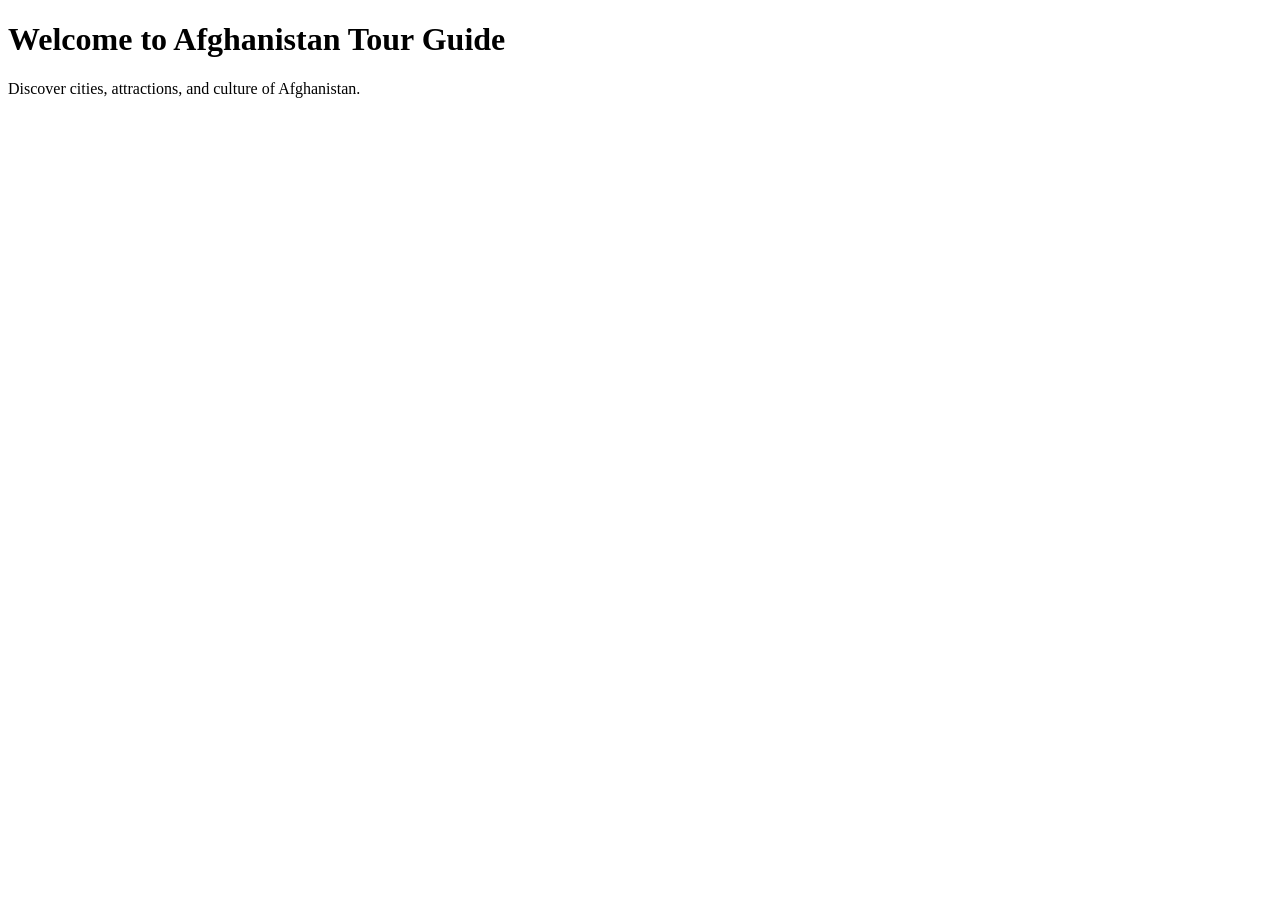
==== index.html @ b4e28edc "Create index.html" ====
<!DOCTYPE html>
<html>
<head>
  <title>Afghanistan Tour Guide</title>
  <link rel="stylesheet" href="style.css">
</head>
<body>
  <h1>Welcome to Afghanistan Tour Guide</h1>
  <p>Discover cities, attractions, and culture of Afghanistan.</p>
  <script src="script.js"></script>
</body>
</html>
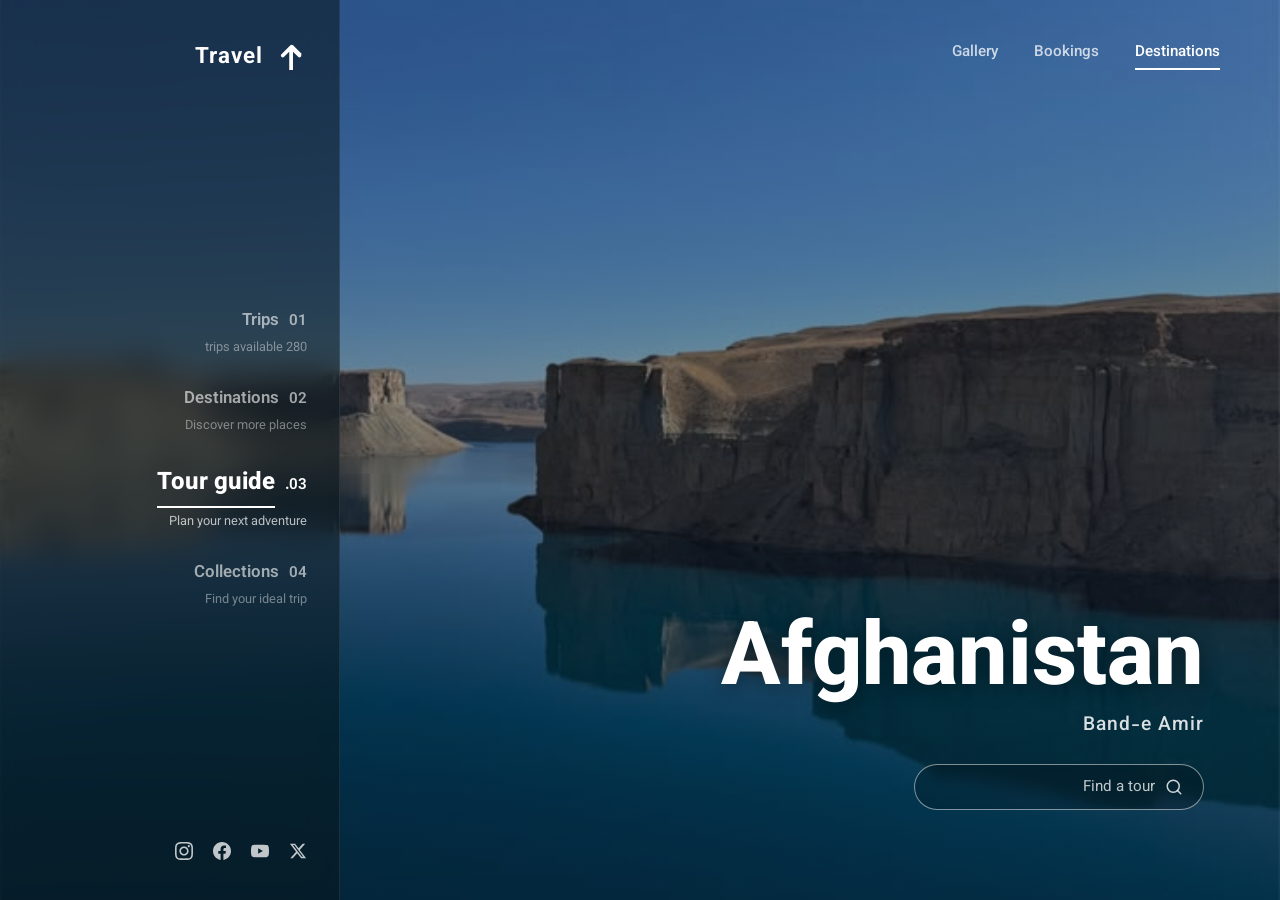
==== commit be170e92: "Create index.html" ====
--- a/index.html
+++ b/index.html
@@ -1,12 +1,520 @@
-<!DOCTYPE html>
-<html>
-<head>
-  <title>Afghanistan Tour Guide</title>
-  <link rel="stylesheet" href="style.css">
-</head>
-<body>
-  <h1>Welcome to Afghanistan Tour Guide</h1>
-  <p>Discover cities, attractions, and culture of Afghanistan.</p>
-  <script src="script.js"></script>
-</body>
+<!doctype html>
+<html lang="fa" dir="rtl">
+  <head>
+    <meta charset="UTF-8" />
+    <meta
+      name="viewport"
+      content="width=device-width, initial-scale=1, viewport-fit=cover"
+    />
+    <title>Afghanistan | Travel</title>
+    <link rel="preconnect" href="https://fonts.googleapis.com" />
+    <link rel="preconnect" href="https://fonts.gstatic.com" crossorigin />
+    <link
+      href="https://fonts.googleapis.com/css2?family=Vazirmatn:wght@400;500;600;700;800&display=swap"
+      rel="stylesheet"
+    />
+
+    <style>
+      * {
+        box-sizing: border-box;
+        margin: 0;
+        padding: 0;
+      }
+
+      html,
+      body {
+        height: 100%;
+        width: 100%;
+        font-family: "Vazirmatn", sans-serif;
+        color: #fff;
+        overflow-x: hidden;
+      }
+
+      .hero-container {
+        position: relative;
+        width: 100vw;
+        min-height: 100vh;
+        background-image: url("images/Somewhere in Afghanistan_.jpg");
+        background-color: #111;
+        background-size: cover;
+        background-position: center;
+        display: grid;
+        grid-template-columns: 1fr 340px;
+        transition: all 0.3s ease;
+      }
+
+      .hero-dark-overlay {
+        position: absolute;
+        inset: 0;
+        background: linear-gradient(
+          180deg,
+          rgba(5, 15, 20, 0.35),
+          rgba(5, 12, 18, 0.55)
+        );
+        z-index: 1;
+      }
+
+      .mobile-menu-btn {
+        display: none;
+        position: fixed;
+        top: 20px;
+        left: 20px;
+        z-index: 100;
+        background: rgba(0, 0, 0, 0.4);
+        backdrop-filter: blur(10px);
+        border: 1px solid rgba(255, 255, 255, 0.2);
+        color: #fff;
+        padding: 10px;
+        border-radius: 8px;
+        cursor: pointer;
+      }
+
+      .mobile-menu-btn svg {
+        width: 24px;
+        height: 24px;
+        fill: currentColor;
+      }
+
+      .main-content {
+        grid-column: 1;
+        position: relative;
+        z-index: 2;
+        display: flex;
+        flex-direction: column;
+        justify-content: space-between;
+        padding: 40px 60px 60px 60px;
+        height: 100vh;
+      }
+
+      .top-nav {
+        display: flex;
+        justify-content: flex-start;
+        gap: 36px;
+      }
+
+      .top-nav a {
+        color: rgba(255, 255, 255, 0.75);
+        text-decoration: none;
+        font-size: 0.95rem;
+        font-weight: 500;
+        position: relative;
+        padding-bottom: 6px;
+        transition: color 0.3s;
+      }
+
+      .top-nav a:hover,
+      .top-nav a.active {
+        color: #fff;
+      }
+
+      .top-nav a.active::after {
+        content: "";
+        position: absolute;
+        bottom: 0;
+        right: 0;
+        width: 100%;
+        height: 2px;
+        background: #fff;
+      }
+
+      .hero-bottom-right {
+        align-self: flex-start;
+        text-align: right;
+        display: flex;
+        flex-direction: column;
+        align-items: flex-start;
+        margin-bottom: 30px;
+        margin-right: 2%;
+        transition: all 0.3s ease;
+      }
+
+      .location-title {
+        font-size: 5.5rem;
+        font-weight: 800;
+        line-height: 0.9;
+        margin-bottom: 8px;
+        text-shadow: 0 4px 20px rgba(0, 0, 0, 0.4);
+        transition: font-size 0.3s ease;
+      }
+
+      .location-subtitle {
+        font-size: 1.2rem;
+        font-weight: 500;
+        opacity: 0.85;
+        letter-spacing: 1px;
+        margin-bottom: 24px;
+      }
+
+      .search-box {
+        display: flex;
+        align-items: center;
+        gap: 10px;
+        border: 1.5px solid rgba(255, 255, 255, 0.5);
+        border-radius: 30px;
+        padding: 10px 20px;
+        width: 290px;
+        background: rgba(0, 0, 0, 0.2);
+        backdrop-filter: blur(8px);
+        transition: border-color 0.3s;
+      }
+
+      .search-box:focus-within {
+        border-color: #fff;
+      }
+
+      .search-box input {
+        background: transparent;
+        border: none;
+        outline: none;
+        color: #fff;
+        font-family: inherit;
+        font-size: 0.95rem;
+        width: 100%;
+      }
+
+      .search-box input::placeholder {
+        color: rgba(255, 255, 255, 0.75);
+      }
+
+      .search-icon {
+        display: flex;
+        align-items: center;
+        justify-content: center;
+        color: rgba(255, 255, 255, 0.8);
+      }
+
+      .search-icon svg {
+        width: 18px;
+        height: 18px;
+        stroke: currentColor;
+      }
+
+      .sidebar {
+        grid-column: 2;
+        position: relative;
+        z-index: 50;
+        background: rgba(10, 22, 28, 0.55);
+        backdrop-filter: blur(16px);
+        -webkit-backdrop-filter: blur(16px);
+        display: flex;
+        flex-direction: column;
+        justify-content: space-between;
+        padding: 40px 32px;
+        border-right: 1px solid rgba(255, 255, 255, 0.08);
+        transition: transform 0.4s cubic-bezier(0.4, 0, 0.2, 1);
+      }
+
+      .brand {
+        display: flex;
+        align-items: center;
+        gap: 12px;
+        font-size: 1.4rem;
+        font-weight: 700;
+        letter-spacing: 1px;
+      }
+
+      .brand svg {
+        fill: #fff;
+        width: 32px;
+        height: 32px;
+      }
+
+      .hero-list {
+        list-style: none;
+        display: flex;
+        flex-direction: column;
+        gap: 28px;
+      }
+
+      .hero-list li {
+        cursor: pointer;
+        opacity: 0.6;
+        transition: all 0.3s ease;
+      }
+
+      .hero-list li:hover {
+        opacity: 0.9;
+      }
+
+      .hero-list li.active {
+        opacity: 1;
+      }
+
+      .hero-list .n {
+        font-size: 0.95rem;
+        font-weight: 600;
+        margin-left: 6px;
+      }
+
+      .hero-list .t {
+        font-size: 1.05rem;
+        font-weight: 600;
+      }
+
+      .hero-list li.active .t {
+        font-size: 1.5rem;
+        font-weight: 800;
+        border-bottom: 2px solid #fff;
+        display: inline-block;
+        padding-bottom: 4px;
+      }
+
+      .hero-list .s {
+        font-size: 0.8rem;
+        opacity: 0.7;
+        display: block;
+        margin-top: 4px;
+      }
+
+      .socials {
+        display: flex;
+        align-items: center;
+        gap: 20px;
+      }
+
+      .socials a {
+        color: rgba(255, 255, 255, 0.75);
+        display: flex;
+        align-items: center;
+        justify-content: center;
+        transition: all 0.2s ease;
+      }
+
+      .socials a:hover {
+        color: #fff;
+        transform: translateY(-2px);
+      }
+
+      .socials svg {
+        width: 18px;
+        height: 18px;
+        fill: currentColor;
+      }
+
+      .sidebar-overlay {
+        display: none;
+        position: fixed;
+        inset: 0;
+        background: rgba(0, 0, 0, 0.6);
+        z-index: 40;
+        opacity: 0;
+        transition: opacity 0.3s ease;
+      }
+
+      @media (max-width: 1100px) {
+        .hero-container {
+          grid-template-columns: 1fr 280px;
+        }
+        .hero-bottom-right {
+          margin-right: 0;
+        }
+        .location-title {
+          font-size: 4.5rem;
+        }
+      }
+
+      @media (max-width: 850px) {
+        .hero-container {
+          grid-template-columns: 1fr;
+        }
+
+        .main-content {
+          grid-column: 1;
+          padding: 80px 30px 40px 30px;
+        }
+
+        .mobile-menu-btn {
+          display: block;
+        }
+
+        .sidebar {
+          grid-column: 1;
+          position: fixed;
+          top: 0;
+          bottom: 0;
+          left: 0;
+          width: 280px;
+          transform: translateX(-100%);
+        }
+
+        .sidebar.open {
+          transform: translateX(0);
+        }
+
+        .sidebar-overlay.active {
+          display: block;
+          opacity: 1;
+        }
+
+        .top-nav {
+          justify-content: center;
+          flex-wrap: wrap;
+          gap: 20px;
+        }
+
+        .hero-bottom-right {
+          align-self: center;
+          align-items: center;
+          text-align: center;
+          margin-bottom: 0;
+        }
+
+        .location-title {
+          font-size: 3.8rem;
+        }
+
+        .search-box {
+          width: 100%;
+          max-width: 320px;
+        }
+      }
+
+      @media (max-width: 480px) {
+        .main-content {
+          padding: 80px 20px 30px 20px;
+        }
+        .location-title {
+          font-size: 2.8rem;
+        }
+        .location-subtitle {
+          font-size: 1rem;
+          margin-bottom: 20px;
+        }
+        .top-nav {
+          gap: 15px;
+          font-size: 0.85rem;
+        }
+      }
+    </style>
+  </head>
+
+  <body>
+    <button class="mobile-menu-btn" id="menuToggle">
+      <svg viewBox="0 0 24 24">
+        <path d="M3 18h18v-2H3v2zm0-5h18v-2H3v2zm0-7v2h18V6H3z" />
+      </svg>
+    </button>
+
+    <div class="sidebar-overlay" id="sidebarOverlay"></div>
+
+    <div class="hero-container">
+      <div class="hero-dark-overlay"></div>
+
+      <main class="main-content">
+        <nav class="top-nav">
+          <a href="Home.html" class="active">Destinations</a>
+          <a href="bookings.html">Bookings</a>
+          <a href="gallery.html">Gallery</a>
+        </nav>
+
+        <div class="hero-bottom-right">
+          <h1 class="location-title">Afghanistan</h1>
+          <span class="location-subtitle">Band-e Amir</span>
+
+          <div class="search-box">
+            <span class="search-icon">
+              <svg
+                viewBox="0 0 24 24"
+                fill="none"
+                stroke-width="2"
+                stroke-linecap="round"
+                stroke-linejoin="round"
+              >
+                <circle cx="11" cy="11" r="8"></circle>
+                <line x1="21" y1="21" x2="16.65" y2="16.65"></line>
+              </svg>
+            </span>
+            <input type="text" placeholder="Find a tour" />
+          </div>
+        </div>
+      </main>
+
+      <aside class="sidebar" id="sidebar">
+        <div class="brand">
+          <svg viewBox="0 0 512 512">
+            <path
+              d="M433.2 195.1l-144-144c-11.7-11.7-30.7-11.7-42.4 0l-144 144c-11.7 11.7-11.7 30.7 0 42.4s30.7 11.7 42.4 0l82.6-82.6V448h60V154.9l82.6 82.6c11.7 11.7 30.7 11.7 42.4 0s11.7-30.7 0-42.4z"
+            />
+          </svg>
+          <span>Travel</span>
+        </div>
+
+        <ul class="hero-list" id="heroList">
+          <li data-title="Trips">
+            <span class="n">01</span> <span class="t">Trips</span>
+            <span class="s">280 trips available</span>
+          </li>
+          <li data-title="Destinations">
+            <span class="n">02</span> <span class="t">Destinations</span>
+            <span class="s">Discover more places</span>
+          </li>
+          <li class="active" data-title="Tour guide">
+            <span class="n">03.</span> <span class="t">Tour guide</span>
+            <span class="s">Plan your next adventure</span>
+          </li>
+          <li data-title="Collections">
+            <span class="n">04</span> <span class="t">Collections</span>
+            <span class="s">Find your ideal trip</span>
+          </li>
+        </ul>
+
+        <div class="socials">
+          <a href="#" title="Twitter">
+            <svg viewBox="0 0 24 24">
+              <path
+                d="M18.244 2.25h3.308l-7.227 8.26 8.502 11.24H16.17l-5.214-6.817L4.99 21.75H1.68l7.73-8.835L1.254 2.25H8.08l4.713 6.231zm-1.161 17.52h1.833L7.084 4.126H5.117z"
+              />
+            </svg>
+          </a>
+          <a href="#" title="YouTube">
+            <svg viewBox="0 0 24 24">
+              <path
+                d="M23.498 6.186a3.016 3.016 0 0 0-2.122-2.136C19.505 3.545 12 3.545 12 3.545s-7.505 0-9.377.505A3.017 3.017 0 0 0 .502 6.186C0 8.07 0 12 0 12s0 3.93.502 5.814a3.016 3.016 0 0 0 2.122 2.136c1.871.505 9.376.505 9.376.505s7.505 0 9.377-.505a3.015 3.015 0 0 0 2.122-2.136C24 15.93 24 12 24 12s0-3.93-.502-5.814zM9.545 15.568V8.432L15.818 12l-6.273 3.568z"
+              />
+            </svg>
+          </a>
+          <a href="#" title="Facebook">
+            <svg viewBox="0 0 24 24">
+              <path
+                d="M24 12.073c0-6.627-5.373-12-12-12s-12 5.373-12 12c0 5.99 4.388 10.954 10.125 11.854v-8.385H7.078v-3.47h3.047V9.43c0-3.007 1.792-4.669 4.533-4.669 1.312 0 2.686.235 2.686.235v2.953H15.83c-1.491 0-1.956.925-1.956 1.874v2.25h3.328l-.532 3.47h-2.796v8.385C19.612 23.027 24 18.062 24 12.073z"
+              />
+            </svg>
+          </a>
+          <a href="#" title="Instagram">
+            <svg viewBox="0 0 24 24">
+              <path
+                d="M12 2.163c3.204 0 3.584.012 4.85.07 3.252.148 4.771 1.691 4.919 4.919.058 1.265.069 1.645.069 4.849 0 3.205-.012 3.584-.069 4.849-.149 3.225-1.664 4.771-4.919 4.919-1.266.058-1.644.07-4.85.07-3.204 0-3.584-.012-4.849-.07-3.26-.149-4.771-1.699-4.919-4.92-.058-1.265-.07-1.644-.07-4.849 0-3.204.013-3.583.07-4.849.149-3.227 1.664-4.771 4.919-4.919 1.266-.057 1.645-.069 4.849-.069zm0-2.163c-3.259 0-3.667.014-4.947.072-4.358.2-6.78 2.618-6.98 6.98-.059 1.281-.073 1.689-.073 4.948 0 3.259.014 3.668.072 4.948.2 4.358 2.618 6.78 6.98 6.98 1.281.058 1.689.072 4.948.072 3.259 0 3.668-.014 4.948-.072 4.354-.2 6.782-2.618 6.979-6.98.059-1.28.073-1.689.073-4.948 0-3.259-.014-3.667-.072-4.947-.196-4.354-2.617-6.78-6.979-6.98-1.281-.059-1.69-.073-4.949-.073zm0 5.838c-3.403 0-6.162 2.759-6.162 6.162s2.759 6.163 6.162 6.163 6.162-2.759 6.162-6.163c0-3.403-2.759-6.162-6.162-6.162zm0 10.162c-2.209 0-4-1.79-4-4 0-2.209 1.791-4 4-4s4 1.791 4 4c0 2.21-1.791 4-4 4zm6.406-11.845c-.796 0-1.441.645-1.441 1.44s.645 1.44 1.441 1.44c.795 0 1.439-.645 1.439-1.44s-.644-1.44-1.439-1.44z"
+              />
+            </svg>
+          </a>
+        </div>
+      </aside>
+    </div>
+
+    <script>
+      const items = document.querySelectorAll("#heroList li");
+      items.forEach((li) => {
+        li.addEventListener("click", () => {
+          items.forEach((i) => i.classList.remove("active"));
+          li.classList.add("active");
+        });
+      });
+
+      const menuToggle = document.getElementById("menuToggle");
+      const sidebar = document.getElementById("sidebar");
+      const sidebarOverlay = document.getElementById("sidebarOverlay");
+
+      function toggleMenu() {
+        sidebar.classList.toggle("open");
+        sidebarOverlay.classList.toggle("active");
+      }
+
+      menuToggle.addEventListener("click", toggleMenu);
+
+      sidebarOverlay.addEventListener("click", () => {
+        sidebar.classList.remove("open");
+        sidebarOverlay.classList.remove("active");
+      });
+    </script>
+  </body>
 </html>
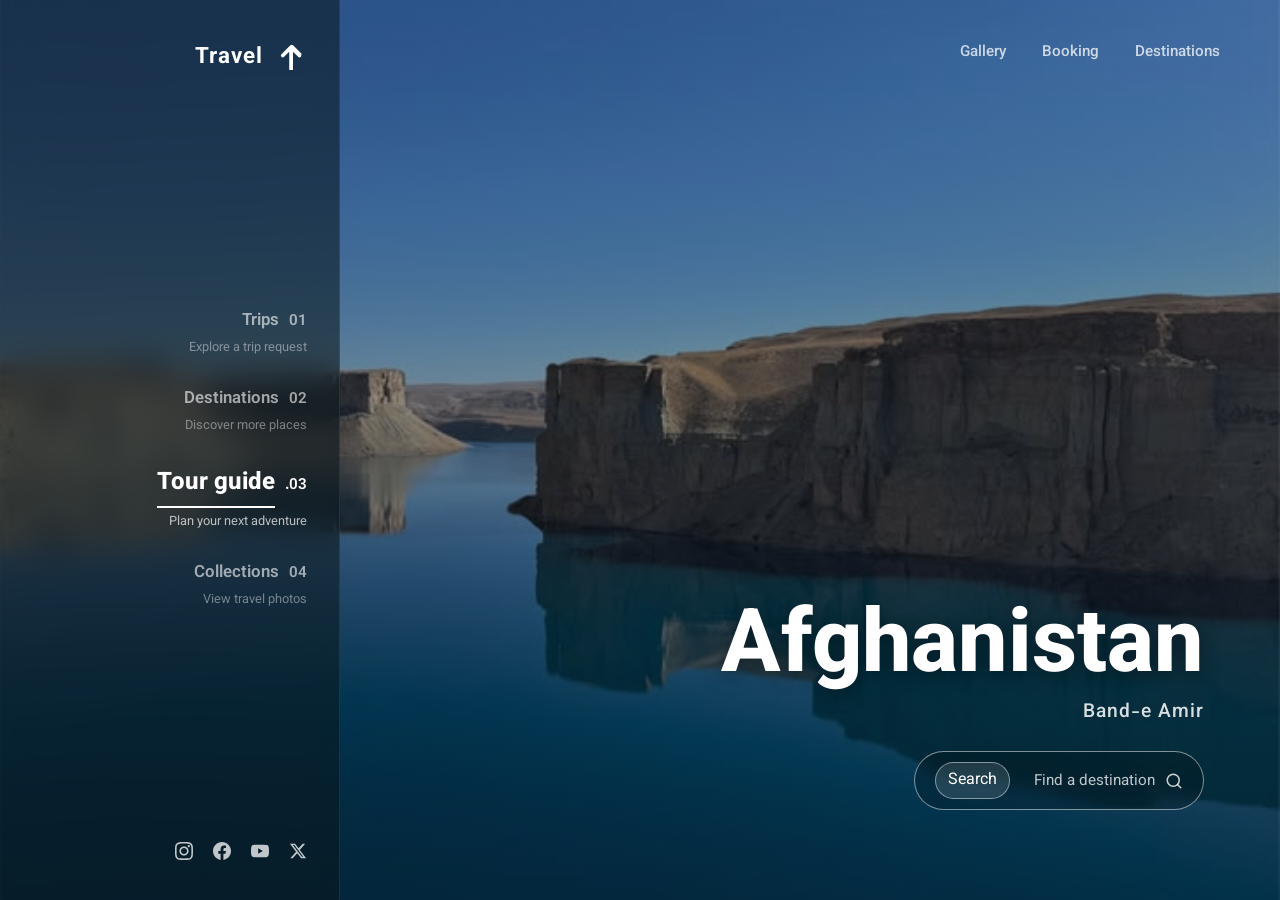
==== commit 8547c0cc: "Improve frontend JavaScript and accessibility" ====
--- a/index.html
+++ b/index.html
@@ -1,5 +1,5 @@
 <!doctype html>
-<html lang="fa" dir="rtl">
+<html lang="en" dir="rtl">
   <head>
     <meta charset="UTF-8" />
     <meta
@@ -13,6 +13,7 @@
       href="https://fonts.googleapis.com/css2?family=Vazirmatn:wght@400;500;600;700;800&display=swap"
       rel="stylesheet"
     />
+    <link rel="stylesheet" href="css/style.css" />
 
     <style>
       * {
@@ -389,7 +390,14 @@
   </head>
 
   <body>
-    <button class="mobile-menu-btn" id="menuToggle">
+    <button
+      class="mobile-menu-btn menu-toggle"
+      id="menuToggle"
+      type="button"
+      aria-controls="sidebar"
+      aria-expanded="false"
+      aria-label="Open site menu"
+    >
       <svg viewBox="0 0 24 24">
         <path d="M3 18h18v-2H3v2zm0-5h18v-2H3v2zm0-7v2h18V6H3z" />
       </svg>
@@ -401,9 +409,9 @@
       <div class="hero-dark-overlay"></div>
 
       <main class="main-content">
-        <nav class="top-nav">
-          <a href="Home.html" class="active">Destinations</a>
-          <a href="bookings.html">Bookings</a>
+        <nav class="top-nav" aria-label="Main navigation">
+          <a href="destination.html">Destinations</a>
+          <a href="bookings.html">Booking</a>
           <a href="gallery.html">Gallery</a>
         </nav>
 
@@ -411,7 +419,7 @@
           <h1 class="location-title">Afghanistan</h1>
           <span class="location-subtitle">Band-e Amir</span>
 
-          <div class="search-box">
+          <form class="search-box" id="homeSearchForm" role="search">
             <span class="search-icon">
               <svg
                 viewBox="0 0 24 24"
@@ -424,8 +432,14 @@
                 <line x1="21" y1="21" x2="16.65" y2="16.65"></line>
               </svg>
             </span>
-            <input type="text" placeholder="Find a tour" />
-          </div>
+            <input
+              type="search"
+              id="homeSearch"
+              placeholder="Find a destination"
+              aria-label="Search destinations"
+            />
+            <button class="home-search-submit" type="submit">Search</button>
+          </form>
         </div>
       </main>
 
@@ -441,20 +455,28 @@
 
         <ul class="hero-list" id="heroList">
           <li data-title="Trips">
-            <span class="n">01</span> <span class="t">Trips</span>
-            <span class="s">280 trips available</span>
+            <a href="bookings.html">
+              <span class="n">01</span> <span class="t">Trips</span>
+              <span class="s">Explore a trip request</span>
+            </a>
           </li>
           <li data-title="Destinations">
-            <span class="n">02</span> <span class="t">Destinations</span>
-            <span class="s">Discover more places</span>
+            <a href="destination.html">
+              <span class="n">02</span> <span class="t">Destinations</span>
+              <span class="s">Discover more places</span>
+            </a>
           </li>
           <li class="active" data-title="Tour guide">
-            <span class="n">03.</span> <span class="t">Tour guide</span>
-            <span class="s">Plan your next adventure</span>
+            <a href="bookings.html">
+              <span class="n">03.</span> <span class="t">Tour guide</span>
+              <span class="s">Plan your next adventure</span>
+            </a>
           </li>
           <li data-title="Collections">
-            <span class="n">04</span> <span class="t">Collections</span>
-            <span class="s">Find your ideal trip</span>
+            <a href="gallery.html">
+              <span class="n">04</span> <span class="t">Collections</span>
+              <span class="s">View travel photos</span>
+            </a>
           </li>
         </ul>
 
@@ -491,30 +513,6 @@
       </aside>
     </div>
 
-    <script>
-      const items = document.querySelectorAll("#heroList li");
-      items.forEach((li) => {
-        li.addEventListener("click", () => {
-          items.forEach((i) => i.classList.remove("active"));
-          li.classList.add("active");
-        });
-      });
-
-      const menuToggle = document.getElementById("menuToggle");
-      const sidebar = document.getElementById("sidebar");
-      const sidebarOverlay = document.getElementById("sidebarOverlay");
-
-      function toggleMenu() {
-        sidebar.classList.toggle("open");
-        sidebarOverlay.classList.toggle("active");
-      }
-
-      menuToggle.addEventListener("click", toggleMenu);
-
-      sidebarOverlay.addEventListener("click", () => {
-        sidebar.classList.remove("open");
-        sidebarOverlay.classList.remove("active");
-      });
-    </script>
+    <script src="JS/main.js" defer></script>
   </body>
-</html>+</html>
--- a/css/style.css
+++ b/css/style.css
@@ -0,0 +1,390 @@
+
+:root {
+  --ink: #12262c;
+  --cream: #f4ede0;
+  --turquoise-deep: #0f4b58;
+  --gold: #c99a3c;
+  --focus-ring: #f0bd58;
+}
+
+* {
+  box-sizing: border-box;
+}
+
+html {
+  scroll-padding-top: 1rem;
+}
+
+body {
+  padding: env(safe-area-inset-top, 0px) 0 env(safe-area-inset-bottom, 0px);
+}
+
+body.menu-open {
+  overflow: hidden;
+}
+
+a:focus-visible,
+button:focus-visible,
+input:focus-visible,
+select:focus-visible,
+textarea:focus-visible,
+[tabindex]:focus-visible {
+  outline: 3px solid var(--focus-ring);
+  outline-offset: 3px;
+}
+
+.site-header {
+  position: sticky;
+  top: 0;
+  z-index: 30;
+  display: flex;
+  align-items: center;
+  justify-content: space-between;
+  gap: 1rem;
+  padding: 14px clamp(16px, 4vw, 40px);
+  background: rgba(244, 237, 224, 0.96);
+  border-bottom: 1px solid rgba(18, 38, 44, 0.08);
+  backdrop-filter: blur(8px);
+}
+
+.site-header .brand {
+  color: var(--turquoise-deep);
+  font-size: 1.05rem;
+  font-weight: 700;
+  text-decoration: none;
+  white-space: nowrap;
+}
+
+.site-nav {
+  display: flex;
+  align-items: center;
+  gap: clamp(12px, 2.5vw, 24px);
+  font-size: 0.9rem;
+  font-weight: 500;
+}
+
+.site-nav a {
+  color: var(--ink);
+  opacity: 0.82;
+  text-decoration: none;
+  transition: opacity 0.2s ease;
+}
+
+.site-nav a:hover,
+.site-nav a[aria-current="page"] {
+  opacity: 1;
+  color: var(--turquoise-deep);
+  font-weight: 700;
+}
+
+.hero-list a {
+  display: block;
+  color: #fff;
+  text-decoration: none;
+}
+
+.home-search-submit {
+  min-height: 36px;
+  padding: 5px 12px;
+  border: 1px solid rgba(255, 255, 255, 0.45);
+  border-radius: 999px;
+  background: rgba(255, 255, 255, 0.12);
+  color: #fff;
+  font: inherit;
+  cursor: pointer;
+  white-space: nowrap;
+}
+
+.home-search-submit:hover {
+  background: rgba(255, 255, 255, 0.22);
+}
+
+.card-category {
+  margin-top: 6px !important;
+  color: var(--turquoise-deep) !important;
+  font-size: 0.78rem !important;
+  font-weight: 700;
+}
+
+.menu-toggle {
+  display: none;
+  min-width: 44px;
+  min-height: 44px;
+  align-items: center;
+  justify-content: center;
+  border: 1px solid rgba(18, 38, 44, 0.2);
+  border-radius: 10px;
+  background: var(--cream);
+  color: var(--turquoise-deep);
+  font: inherit;
+  font-size: 1.25rem;
+  cursor: pointer;
+}
+
+.page-head {
+  width: min(100% - 32px, 1100px);
+}
+
+.page-head h1,
+.page-head p,
+.card-body,
+.card-body p {
+  text-align: start !important;
+}
+
+.destination-tools {
+  display: flex;
+  flex-wrap: wrap;
+  align-items: end;
+  gap: 12px;
+  width: min(100% - 32px, 1100px);
+  margin: 24px auto 0;
+  direction: ltr;
+}
+
+.destination-tools label {
+  display: grid;
+  gap: 6px;
+  color: var(--ink);
+  font-size: 0.85rem;
+  font-weight: 600;
+}
+
+.destination-tools input,
+.destination-tools select {
+  min-height: 44px;
+  padding: 9px 12px;
+  border: 1px solid rgba(18, 38, 44, 0.2);
+  border-radius: 10px;
+  background: #fff;
+  color: var(--ink);
+  font: inherit;
+}
+
+.destination-tools input {
+  width: min(100%, 340px);
+}
+
+.results-count {
+  margin: 0 0 10px;
+  color: #42575b;
+  font-size: 0.9rem;
+}
+
+.empty-state {
+  grid-column: 1 / -1;
+  padding: 28px;
+  border: 1px dashed rgba(18, 38, 44, 0.3);
+  border-radius: 16px;
+  color: #42575b;
+  text-align: center;
+}
+
+.weather-panel {
+  width: min(100% - 32px, 1100px);
+  margin: 24px auto 0;
+  padding: 18px;
+  border: 1px solid rgba(18, 38, 44, 0.1);
+  border-radius: 16px;
+  background: rgba(255, 255, 255, 0.72);
+  direction: ltr;
+}
+
+.weather-controls {
+  display: flex;
+  flex-wrap: wrap;
+  align-items: end;
+  gap: 10px;
+}
+
+.weather-controls label {
+  display: grid;
+  gap: 6px;
+  color: var(--ink);
+  font-size: 0.85rem;
+  font-weight: 600;
+}
+
+.weather-controls select,
+.weather-controls button,
+.lightbox button {
+  min-height: 44px;
+  padding: 9px 14px;
+  border: 1px solid rgba(18, 38, 44, 0.2);
+  border-radius: 10px;
+  font: inherit;
+}
+
+.weather-controls button {
+  background: var(--turquoise-deep);
+  color: #fff;
+  cursor: pointer;
+}
+
+.weather-result {
+  min-height: 1.5em;
+  margin-top: 12px;
+  color: #42575b;
+}
+
+.weather-result[data-state="error"] {
+  color: #8a2525;
+}
+
+.card .btn {
+  text-decoration: none;
+}
+
+.gallery-grid .gwrap {
+  padding: 0;
+  border: 0;
+  color: inherit;
+  font: inherit;
+  text-align: inherit;
+}
+
+.gallery-grid .gwrap:focus-visible {
+  outline-color: var(--turquoise-deep);
+}
+
+.lightbox {
+  border: 0;
+  max-width: none;
+  max-height: none;
+  width: 100%;
+  height: 100%;
+  color: #fff;
+}
+
+dialog.lightbox[open] {
+  display: flex;
+}
+
+.lightbox::backdrop {
+  background: rgba(4, 10, 13, 0.9);
+}
+
+.lightbox-inner {
+  position: relative;
+  display: grid;
+  justify-items: center;
+  gap: 12px;
+}
+
+.lightbox-controls {
+  display: flex;
+  justify-content: center;
+  gap: 10px;
+}
+
+.lightbox button {
+  background: rgba(255, 255, 255, 0.12);
+  color: #fff;
+  cursor: pointer;
+}
+
+.lightbox-close {
+  position: absolute;
+  top: 20px;
+  right: 20px;
+}
+
+.form-notice,
+.form-feedback {
+  grid-column: 1 / -1;
+  padding: 12px 14px;
+  border-radius: 10px;
+  direction: ltr;
+  text-align: left;
+}
+
+.form-notice {
+  background: #fff6df;
+  color: #55400f;
+}
+
+.form-feedback {
+  display: none;
+  background: #e4f2ef;
+  color: var(--turquoise-deep);
+}
+
+.form-feedback.show {
+  display: block;
+}
+
+.form-feedback[data-state="error"] {
+  background: #fff0ed;
+  color: #8a2525;
+}
+
+.field-hint {
+  color: #5b6b6d;
+  font-size: 0.78rem;
+}
+
+.field-error {
+  min-height: 1.1em;
+  color: #8a2525;
+  font-size: 0.78rem;
+}
+
+@media (max-width: 680px) {
+  .site-header {
+    flex-wrap: wrap;
+  }
+
+  .menu-toggle {
+    display: inline-flex;
+  }
+
+  .site-nav {
+    display: none;
+    flex: 1 0 100%;
+    align-items: stretch;
+    flex-direction: column;
+    gap: 0;
+    padding-top: 8px;
+  }
+
+  .site-nav.is-open {
+    display: flex;
+  }
+
+  .site-nav a {
+    padding: 12px 8px;
+    border-top: 1px solid rgba(18, 38, 44, 0.08);
+  }
+
+  .destination-tools {
+    align-items: stretch;
+    flex-direction: column;
+  }
+
+  .destination-tools label,
+  .destination-tools input,
+  .destination-tools select {
+    width: 100%;
+  }
+
+  .weather-controls {
+    align-items: stretch;
+    flex-direction: column;
+  }
+
+  .weather-controls select,
+  .weather-controls button {
+    width: 100%;
+  }
+}
+
+@media (prefers-reduced-motion: reduce) {
+  *,
+  *::before,
+  *::after {
+    scroll-behavior: auto !important;
+    animation-duration: 0.01ms !important;
+    animation-iteration-count: 1 !important;
+    transition-duration: 0.01ms !important;
+  }
+}
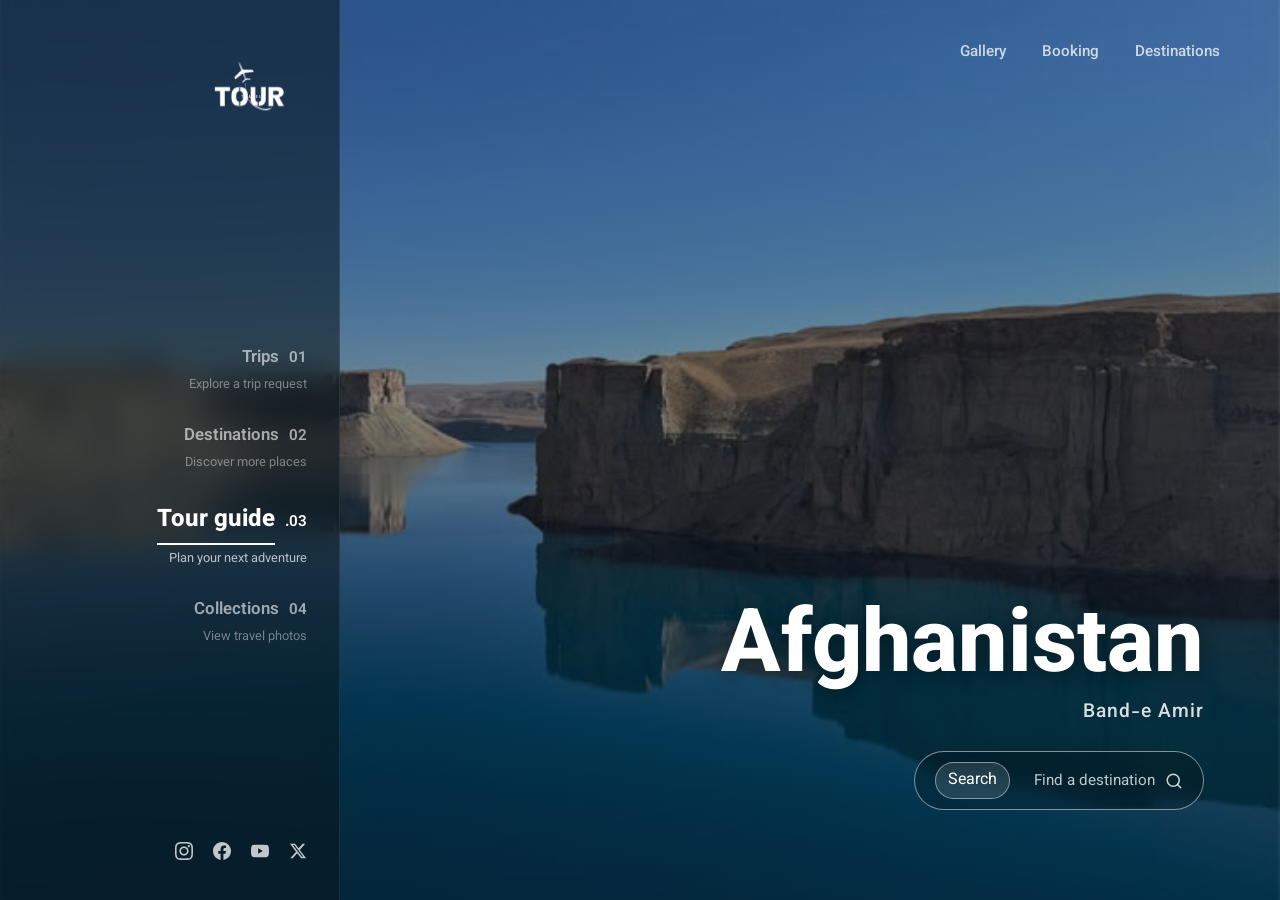
==== commit ad5de283: "Update bookings page" ====
--- a/index.html
+++ b/index.html
@@ -216,8 +216,8 @@
 
       .brand svg {
         fill: #fff;
-        width: 32px;
-        height: 32px;
+        width: 110px;
+        height:110px;
       }
 
       .hero-list {
@@ -446,11 +446,49 @@
       <aside class="sidebar" id="sidebar">
         <div class="brand">
           <svg viewBox="0 0 512 512">
-            <path
+            <!-- <path
               d="M433.2 195.1l-144-144c-11.7-11.7-30.7-11.7-42.4 0l-144 144c-11.7 11.7-11.7 30.7 0 42.4s30.7 11.7 42.4 0l82.6-82.6V448h60V154.9l82.6 82.6c11.7 11.7 30.7 11.7 42.4 0s11.7-30.7 0-42.4z"
-            />
-          </svg>
-          <span>Travel</span>
+            /> -->
+      <svg xmlns="http://www.w3.org/2000/svg" viewBox="0 0 800 800" width="100%" height="100%">
+  <defs>
+    <!-- ایجاد ماسک برای شفاف کردن فاصله‌های خالی استنسیل -->
+    <mask id="stencil-cutout">
+      <rect x="0" y="0" width="800" height="800" fill="#ffffff" />
+      <rect x="306" y="340" width="8" height="142" fill="#000000" />
+      <rect x="441" y="340" width="8" height="142" fill="#000000" />
+    </mask>
+  </defs>
+
+  <g fill="#ffffff" mask="url(#stencil-cutout)">
+    <!-- Airplane -->
+    <g transform="translate(335, 235) rotate(-22)">
+      <!-- Fuselage -->
+      <path d="M 0 -85 C 6 -55, 7 20, 0 65 C -7 20, -6 -55, 0 -85 Z" />
+      <!-- Main Wings -->
+      <path d="M 0 -22 L 72 10 L 72 26 L 0 5 L -72 26 L -72 10 Z" />
+      <!-- Tail Wings -->
+      <path d="M 0 48 L 32 62 L 32 70 L 0 58 L -32 70 L -32 62 Z" />
+    </g>
+
+    <!-- Swoosh Trail -->
+    <path d="M 352 315 C 340 370, 365 455, 425 488 C 475 515, 525 522, 545 490 C 512 514, 448 502, 398 462 C 358 422, 342 360, 355 315 Z" />
+
+    <!-- TOUR Text -->
+    <!-- T -->
+    <path d="M 130 342 H 240 V 372 H 202 V 480 H 168 V 372 H 130 Z" />
+    <!-- O -->
+    <path d="M 310 342 C 262 342, 250 370, 250 411 C 250 452, 262 480, 310 480 C 358 480, 370 452, 370 411 C 370 370, 358 342, 310 342 Z M 310 372 C 328 372, 336 388, 336 411 C 336 434, 328 450, 310 450 C 292 450, 284 434, 284 411 C 284 388, 292 372, 310 372 Z" />
+    <!-- U -->
+    <path d="M 390 342 H 424 V 430 C 424 445, 432 452, 445 452 C 458 452, 466 445, 466 430 V 342 H 500 V 430 C 500 465, 480 480, 445 480 C 410 480, 390 465, 390 430 Z" />
+    <!-- R -->
+    <path d="M 520 342 H 585 C 615 342, 630 358, 630 382 C 630 400, 618 412, 598 416 L 632 480 H 593 L 563 422 H 554 V 480 H 520 Z M 554 370 V 398 H 580 C 590 398, 596 392, 596 384 C 596 376, 590 370, 580 370 Z" />
+  </g>
+
+  <!-- TRAVEL Subtitle -->
+  <text x="400" y="425" font-family="Arial, Helvetica, sans-serif" font-size="22" font-weight="bold" fill="#ffffff" opacity="0.85" letter-spacing="12" text-anchor="middle">TRAVEL</text>
+</svg>
+<!-- 
+          <span>Travel</span> -->
         </div>
 
         <ul class="hero-list" id="heroList">
--- a/css/style.css
+++ b/css/style.css
@@ -231,6 +231,38 @@
   color: #8a2525;
 }
 
+.weather-live {
+  display: flex;
+  align-items: center;
+  gap: 12px;
+  margin-top: 4px;
+}
+
+.weather-live img {
+  width: 80px;
+  height: 80px;
+}
+
+.weather-live-place {
+  font-size: 0.82rem;
+  font-weight: 600;
+  letter-spacing: 0.04em;
+  text-transform: uppercase;
+  color: #5b6b6d;
+}
+
+.weather-live-temp {
+  font-size: 1.8rem;
+  font-weight: 800;
+  color: var(--turquoise-deep);
+  line-height: 1.1;
+}
+
+.weather-live-status {
+  margin-top: 2px;
+  font-size: 0.9rem;
+}
+
 .card .btn {
   text-decoration: none;
 }
@@ -299,8 +331,12 @@
 }
 
 .form-notice {
-  background: #fff6df;
-  color: #55400f;
+  padding: 10px 12px;
+  border: 1px solid rgba(18, 38, 44, 0.1);
+  background: #f8f5ed;
+  color: #536467;
+  font-size: 0.82rem;
+  font-weight: 500;
 }
 
 .form-feedback {
@@ -387,4 +423,186 @@
     animation-iteration-count: 1 !important;
     transition-duration: 0.01ms !important;
   }
-}+}
+
+/* Split Layout for Booking Page */
+.booking-container {
+  display: grid;
+  grid-template-columns: 1fr 1fr;
+  max-width: 1200px;
+  margin: 40px auto;
+  gap: 40px;
+  padding: 0 24px;
+}
+
+/* فراخوانی فونت مدرن و تمیز */
+@import url('https://fonts.googleapis.com/css2?family=Plus+Jakarta+Sans:wght@400;500;600;800&display=swap');
+
+.site-header {
+  display: flex;
+  align-items: center;
+  justify-content: space-between;
+  padding: 18px 48px;
+  background-color: #f3eee6; /* رنگ پس‌زمینه بژ/کرم */
+  font-family: 'Plus Jakarta Sans', sans-serif;
+  border-bottom: 1px solid rgba(18, 38, 44, 0.08);
+}
+
+/* استایل لوگوی AFGHANISTAN */
+.logo {
+  font-size: 1.1rem;
+  font-weight: 800;
+  color: #0f4b58; /* رنگ فیروزه‌ای تیره */
+  text-transform: uppercase;
+  letter-spacing: 0.35em; /* ایجاد فاصله بین حروف */
+  text-decoration: none;
+}
+
+/* استایل لینک‌های منو */
+.nav-links {
+  display: flex;
+  align-items: center;
+  gap: 32px; /* فاصله بین آیتم‌های منو */
+}
+
+.nav-links a {
+  text-decoration: none;
+  color: #527076; /* رنگ خاکستری-فیروزه‌ای غیرفعال */
+  font-size: 0.92rem;
+  font-weight: 500;
+  padding-bottom: 4px;
+  transition: color 0.2s ease;
+}
+
+.nav-links a:hover {
+  color: #0f4b58;
+}
+
+/* لینک فعال (مثل Destinations در تصویر) */
+.nav-links a.active {
+  color: #0f4b58;
+  font-weight: 600;
+  border-bottom: 2px solid #0f4b58; /* خط زیرین صفحه فعال */
+}
+/* به انتهای css/style.css اضافه کن */
+/* ===== نشان هوا (گوشه‌ی کارت و پیش‌نمایش) ===== */
+.weather-badge {
+  position: absolute;
+  top: 12px;
+  left: 12px;
+  z-index: 3;
+  display: inline-flex;
+  align-items: center;
+  gap: 6px;
+  padding: 5px 11px;
+  border-radius: 999px;
+  background: rgba(18, 38, 44, 0.55);
+  backdrop-filter: blur(8px);
+  border: 1px solid rgba(255, 255, 255, 0.18);
+  color: #fff;
+  font-size: 0.78rem;
+  line-height: 1;
+  direction: ltr;
+}
+.weather-badge[hidden] {
+  display: none;
+}
+.weather-badge strong {
+  font-weight: 700;
+}
+.weather-badge span {
+  opacity: 0.85;
+}
+
+/* ===== کل کارت مقصد قابل کلیک ===== */
+.card {
+  position: relative;
+}
+.card .btn::after {
+  content: "";
+  position: absolute;
+  inset: 0;
+  z-index: 4;
+}
+.card:focus-within {
+  outline: 3px solid var(--focus-ring);
+  outline-offset: 2px;
+}
+.card .btn:focus-visible {
+  outline: none;
+}
+
+/* ===== صفحه‌ی رزرو: فرم + پیش‌نمایش مقصد ===== */
+.booking-layout {
+  display: grid;
+  grid-template-columns: minmax(0, 1.1fr) minmax(0, 0.9fr);
+  gap: 32px;
+  align-items: start;
+  max-width: 1100px;
+  margin: 20px auto 70px;
+  padding: 0 28px;
+}
+.booking-layout .form-wrap {
+  max-width: none;
+  margin: 0;
+  padding: 0;
+}
+.destination-preview {
+  position: sticky;
+  top: 90px;
+  overflow: hidden;
+  border-radius: 20px;
+  background: #fff;
+  border: 1px solid rgba(18, 38, 44, 0.08);
+  box-shadow: 0 12px 32px rgba(18, 38, 44, 0.06);
+  direction: ltr;
+  text-align: left;
+}
+.preview-image-wrap {
+  position: relative;
+  aspect-ratio: 4 / 3;
+  background: #274e57;
+}
+.preview-image-wrap img {
+  position: absolute;
+  inset: 0;
+  width: 100%;
+  height: 100%;
+  object-fit: cover;
+}
+.preview-body {
+  padding: 20px 24px 24px;
+}
+.preview-category {
+  color: var(--turquoise-deep);
+  font-size: 0.75rem;
+  font-weight: 700;
+  letter-spacing: 0.08em;
+  text-transform: uppercase;
+}
+.preview-body h2 {
+  margin: 4px 0 6px;
+  color: var(--turquoise-deep);
+  font-size: 1.5rem;
+}
+.preview-body p:last-child {
+  color: #5b6b6d;
+  line-height: 1.5;
+}
+.confirm-msg strong {
+  display: block;
+  margin-bottom: 2px;
+}
+@media (max-width: 900px) {
+  .booking-layout {
+    grid-template-columns: 1fr;
+  }
+  .destination-preview {
+    position: static;
+    order: -1;
+  }
+}
+
+body:has(.booking-layout) .page-head {
+  max-width: 1100px;
+}
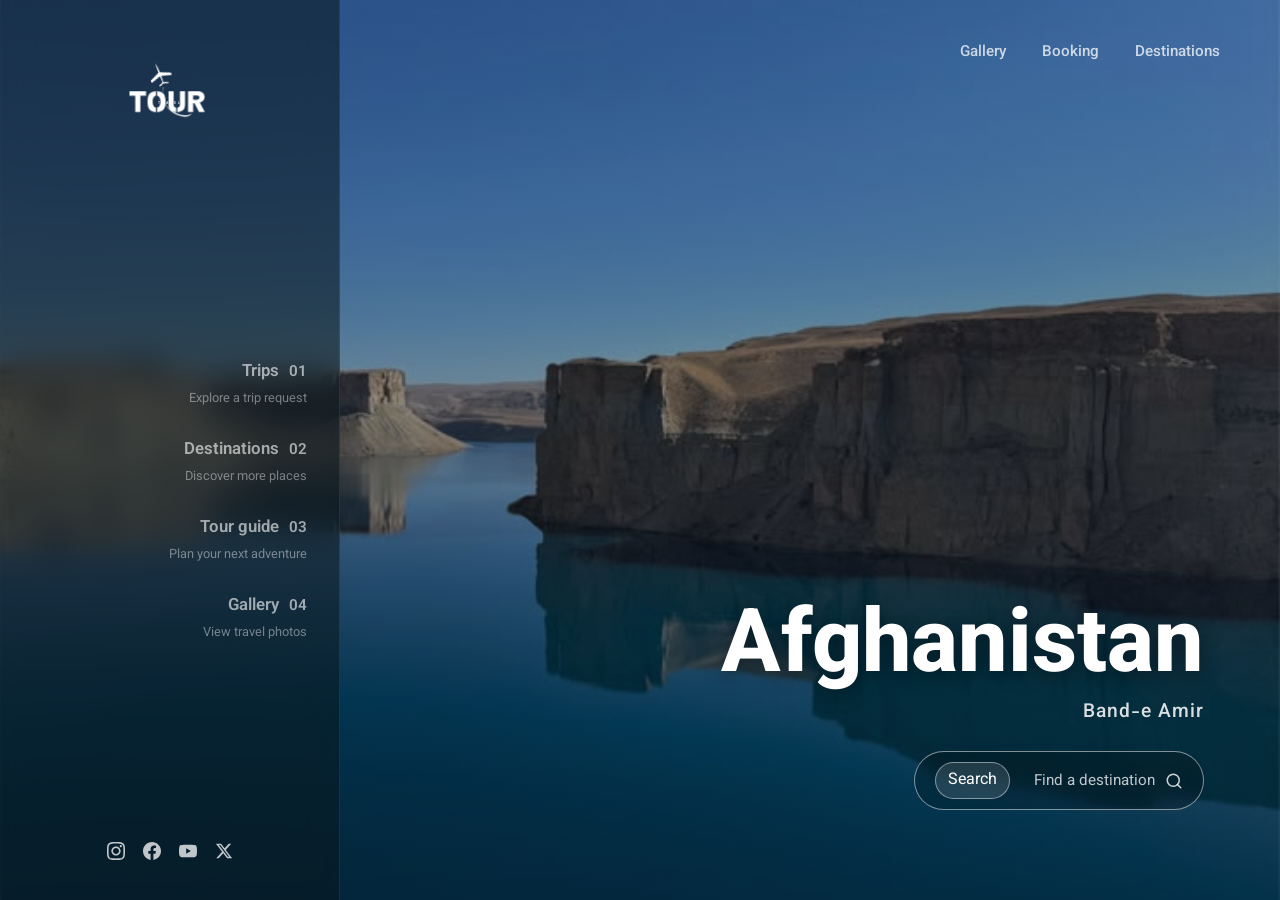
==== commit 043c2e32: "style: standardize navbar design and mobile menu across pages" ====
--- a/index.html
+++ b/index.html
@@ -76,6 +76,20 @@
         fill: currentColor;
       }
 
+      #menuToggle.mobile-menu-btn {
+        width: 46px;
+        height: 56px;
+        flex: 0 0 46px;
+        padding: 10px;
+        border-radius: 8px;
+        background: rgba(10, 22, 28, 0.7);
+      }
+
+      #menuToggle.mobile-menu-btn svg {
+        width: 24px;
+        height: 24px;
+      }
+
       .main-content {
         grid-column: 1;
         position: relative;
@@ -194,6 +208,8 @@
         grid-column: 2;
         position: relative;
         z-index: 50;
+        direction: ltr;
+        text-align: left;
         background: rgba(10, 22, 28, 0.55);
         backdrop-filter: blur(16px);
         -webkit-backdrop-filter: blur(16px);
@@ -334,7 +350,7 @@
           top: 0;
           bottom: 0;
           left: 0;
-          width: 280px;
+          width: min(360px, 85vw);
           transform: translateX(-100%);
         }
 
@@ -345,6 +361,22 @@
         .sidebar-overlay.active {
           display: block;
           opacity: 1;
+        }
+
+        .brand {
+          justify-content: center;
+          text-align: center;
+        }
+
+        .hero-list {
+          align-items: center;
+          text-align: center;
+        }
+
+        .hero-list li,
+        .hero-list a {
+          width: 100%;
+          text-align: center;
         }
 
         .top-nav {
@@ -387,6 +419,7 @@
         }
       }
     </style>
+    <link rel="stylesheet" href="css/mobile-menu.css" />
   </head>
 
   <body>
@@ -493,54 +526,54 @@
 
         <ul class="hero-list" id="heroList">
           <li data-title="Trips">
-            <a href="bookings.html">
-              <span class="n">01</span> <span class="t">Trips</span>
+            <a href="bookings.html#bookingForm">
+              <span class="t">Trips</span> <span class="n">01</span>
               <span class="s">Explore a trip request</span>
             </a>
           </li>
           <li data-title="Destinations">
             <a href="destination.html">
-              <span class="n">02</span> <span class="t">Destinations</span>
+              <span class="t">Destinations</span> <span class="n">02</span>
               <span class="s">Discover more places</span>
             </a>
           </li>
-          <li class="active" data-title="Tour guide">
+          <li data-title="Tour guide">
             <a href="bookings.html">
-              <span class="n">03.</span> <span class="t">Tour guide</span>
+              <span class="t">Tour guide</span> <span class="n">03</span>
               <span class="s">Plan your next adventure</span>
             </a>
           </li>
-          <li data-title="Collections">
+          <li data-title="Gallery">
             <a href="gallery.html">
-              <span class="n">04</span> <span class="t">Collections</span>
+              <span class="t">Gallery</span> <span class="n">04</span>
               <span class="s">View travel photos</span>
             </a>
           </li>
         </ul>
 
-        <div class="socials">
-          <a href="#" title="Twitter">
+        <div class="socials" aria-label="Social media links">
+          <a href="#" title="X" aria-label="X">
             <svg viewBox="0 0 24 24">
               <path
                 d="M18.244 2.25h3.308l-7.227 8.26 8.502 11.24H16.17l-5.214-6.817L4.99 21.75H1.68l7.73-8.835L1.254 2.25H8.08l4.713 6.231zm-1.161 17.52h1.833L7.084 4.126H5.117z"
               />
             </svg>
           </a>
-          <a href="#" title="YouTube">
+          <a href="#" title="YouTube" aria-label="YouTube">
             <svg viewBox="0 0 24 24">
               <path
                 d="M23.498 6.186a3.016 3.016 0 0 0-2.122-2.136C19.505 3.545 12 3.545 12 3.545s-7.505 0-9.377.505A3.017 3.017 0 0 0 .502 6.186C0 8.07 0 12 0 12s0 3.93.502 5.814a3.016 3.016 0 0 0 2.122 2.136c1.871.505 9.376.505 9.376.505s7.505 0 9.377-.505a3.015 3.015 0 0 0 2.122-2.136C24 15.93 24 12 24 12s0-3.93-.502-5.814zM9.545 15.568V8.432L15.818 12l-6.273 3.568z"
               />
             </svg>
           </a>
-          <a href="#" title="Facebook">
+          <a href="#" title="Facebook" aria-label="Facebook">
             <svg viewBox="0 0 24 24">
               <path
                 d="M24 12.073c0-6.627-5.373-12-12-12s-12 5.373-12 12c0 5.99 4.388 10.954 10.125 11.854v-8.385H7.078v-3.47h3.047V9.43c0-3.007 1.792-4.669 4.533-4.669 1.312 0 2.686.235 2.686.235v2.953H15.83c-1.491 0-1.956.925-1.956 1.874v2.25h3.328l-.532 3.47h-2.796v8.385C19.612 23.027 24 18.062 24 12.073z"
               />
             </svg>
           </a>
-          <a href="#" title="Instagram">
+          <a href="#" title="Instagram" aria-label="Instagram">
             <svg viewBox="0 0 24 24">
               <path
                 d="M12 2.163c3.204 0 3.584.012 4.85.07 3.252.148 4.771 1.691 4.919 4.919.058 1.265.069 1.645.069 4.849 0 3.205-.012 3.584-.069 4.849-.149 3.225-1.664 4.771-4.919 4.919-1.266.058-1.644.07-4.85.07-3.204 0-3.584-.012-4.849-.07-3.26-.149-4.771-1.699-4.919-4.92-.058-1.265-.07-1.644-.07-4.849 0-3.204.013-3.583.07-4.849.149-3.227 1.664-4.771 4.919-4.919 1.266-.057 1.645-.069 4.849-.069zm0-2.163c-3.259 0-3.667.014-4.947.072-4.358.2-6.78 2.618-6.98 6.98-.059 1.281-.073 1.689-.073 4.948 0 3.259.014 3.668.072 4.948.2 4.358 2.618 6.78 6.98 6.98 1.281.058 1.689.072 4.948.072 3.259 0 3.668-.014 4.948-.072 4.354-.2 6.782-2.618 6.979-6.98.059-1.28.073-1.689.073-4.948 0-3.259-.014-3.667-.072-4.947-.196-4.354-2.617-6.78-6.979-6.98-1.281-.059-1.69-.073-4.949-.073zm0 5.838c-3.403 0-6.162 2.759-6.162 6.162s2.759 6.163 6.162 6.163 6.162-2.759 6.162-6.163c0-3.403-2.759-6.162-6.162-6.162zm0 10.162c-2.209 0-4-1.79-4-4 0-2.209 1.791-4 4-4s4 1.791 4 4c0 2.21-1.791 4-4 4zm6.406-11.845c-.796 0-1.441.645-1.441 1.44s.645 1.44 1.441 1.44c.795 0 1.439-.645 1.439-1.44s-.644-1.44-1.439-1.44z"
--- a/css/mobile-menu.css
+++ b/css/mobile-menu.css
@@ -0,0 +1,235 @@
+.mobile-menu-btn {
+  display: none;
+  position: relative;
+  inset: auto;
+  z-index: 100;
+  width: 36px;
+  height: 36px;
+  min-width: 0 !important;
+  min-height: 0 !important;
+  flex: 0 0 36px;
+  align-items: center;
+  justify-content: center;
+  margin-left: auto;
+  padding: 6px;
+  border: 1px solid rgba(255, 255, 255, 0.2);
+  border-radius: 7px;
+  background: rgba(0, 0, 0, 0.4);
+  color: #fff;
+  font: inherit;
+  backdrop-filter: blur(10px);
+  -webkit-backdrop-filter: blur(10px);
+  cursor: pointer;
+}
+
+.mobile-menu-btn svg {
+  display: block;
+  width: 20px;
+  height: 20px;
+  fill: currentColor;
+}
+
+header > div > .mobile-menu-btn {
+  margin-left: auto;
+}
+
+.mobile-menu-overlay {
+  display: none;
+  position: fixed;
+  inset: 0;
+  z-index: 45;
+  background: rgba(0, 0, 0, 0.6);
+  opacity: 0;
+  transition: opacity 0.3s ease;
+}
+
+.mobile-menu-overlay.active {
+  display: block;
+  opacity: 1;
+}
+
+.mobile-menu-panel,
+.sidebar#sidebar {
+  direction: ltr;
+  text-align: left;
+  color: #fff;
+  font-family: "Vazirmatn", sans-serif;
+}
+
+.mobile-menu-panel {
+  display: none;
+}
+
+.mobile-menu-panel .mobile-menu-brand,
+.sidebar#sidebar .brand {
+  display: flex;
+  align-items: center;
+  justify-content: center;
+  color: #fff;
+  text-decoration: none;
+}
+
+.mobile-menu-brand img,
+.sidebar#sidebar .brand img,
+.sidebar#sidebar .brand svg {
+  display: block;
+  width: 120px;
+  height: 120px;
+  object-fit: contain;
+}
+
+.mobile-menu-list,
+.sidebar#sidebar .hero-list {
+  display: flex;
+  width: 100%;
+  flex-direction: column;
+  align-items: flex-end;
+  gap: 28px;
+  list-style: none;
+  text-align: right;
+}
+
+.mobile-menu-list li,
+.sidebar#sidebar .hero-list li {
+  width: 100%;
+  opacity: 0.6;
+  transition: opacity 0.3s ease;
+}
+
+.mobile-menu-list li:hover,
+.sidebar#sidebar .hero-list li:hover {
+  opacity: 0.9;
+}
+
+.mobile-menu-list li.active,
+.sidebar#sidebar .hero-list li.active {
+  opacity: 1;
+}
+
+.mobile-menu-list a,
+.sidebar#sidebar .hero-list a {
+  display: block;
+  width: 100%;
+  color: #fff;
+  text-align: right;
+  text-decoration: none;
+}
+
+.mobile-menu-list .number,
+.sidebar#sidebar .hero-list .n {
+  margin-left: 6px;
+  font-size: 0.95rem;
+  font-weight: 600;
+}
+
+.mobile-menu-list .title,
+.sidebar#sidebar .hero-list .t {
+  font-size: 1.05rem;
+  font-weight: 600;
+}
+
+.mobile-menu-list li.active .title,
+.sidebar#sidebar .hero-list li.active .t {
+  display: inline-block;
+  padding-bottom: 4px;
+  border-bottom: 0;
+  font-size: 1.35rem;
+  font-weight: 800;
+  text-decoration: underline;
+  text-decoration-thickness: 2px;
+  text-underline-offset: 5px;
+}
+
+.mobile-menu-list .description,
+.sidebar#sidebar .hero-list .s {
+  display: block;
+  margin-top: 4px;
+  font-size: 0.8rem;
+  opacity: 0.7;
+}
+
+.mobile-menu-socials,
+.sidebar#sidebar .socials {
+  display: flex;
+  align-items: center;
+  justify-content: center;
+  gap: 18px;
+}
+
+.sidebar#sidebar .socials {
+  flex-direction: row-reverse;
+}
+
+.mobile-menu-socials a,
+.sidebar#sidebar .socials a {
+  display: flex;
+  align-items: center;
+  justify-content: center;
+  color: rgba(255, 255, 255, 0.75);
+  transition: color 0.2s ease, transform 0.2s ease;
+}
+
+.mobile-menu-socials a:hover,
+.sidebar#sidebar .socials a:hover {
+  color: #fff;
+  transform: translateY(-2px);
+}
+
+.mobile-menu-socials svg,
+.sidebar#sidebar .socials svg {
+  width: 18px;
+  height: 18px;
+  fill: currentColor;
+}
+
+body.menu-open {
+  overflow: hidden;
+}
+
+@media (max-width: 850px) {
+  .mobile-menu-btn {
+    display: flex;
+  }
+
+  .site-header {
+    justify-content: space-between;
+    gap: 12px;
+    padding-inline: 16px;
+  }
+
+  body > .mobile-menu-btn {
+    position: fixed;
+    top: calc(env(safe-area-inset-top, 0px) + 12px);
+    right: 16px;
+    left: auto;
+  }
+
+  .site-nav {
+    display: none;
+  }
+
+  .mobile-menu-panel,
+  .sidebar#sidebar {
+    position: fixed;
+    top: 0;
+    bottom: 0;
+    left: 0;
+    z-index: 50;
+    display: flex;
+    width: min(60vw, 360px);
+    flex-direction: column;
+    justify-content: space-between;
+    padding: max(48px, calc(env(safe-area-inset-top, 0px) + 32px)) 24px max(24px, env(safe-area-inset-bottom, 0px));
+    border-right: 1px solid rgba(255, 255, 255, 0.08);
+    background: rgba(10, 22, 28, 0.55);
+    backdrop-filter: blur(16px);
+    -webkit-backdrop-filter: blur(16px);
+    transform: translateX(-100%);
+    transition: transform 0.4s cubic-bezier(0.4, 0, 0.2, 1);
+  }
+
+  .mobile-menu-panel.open,
+  .sidebar#sidebar.open {
+    transform: translateX(0);
+  }
+}
